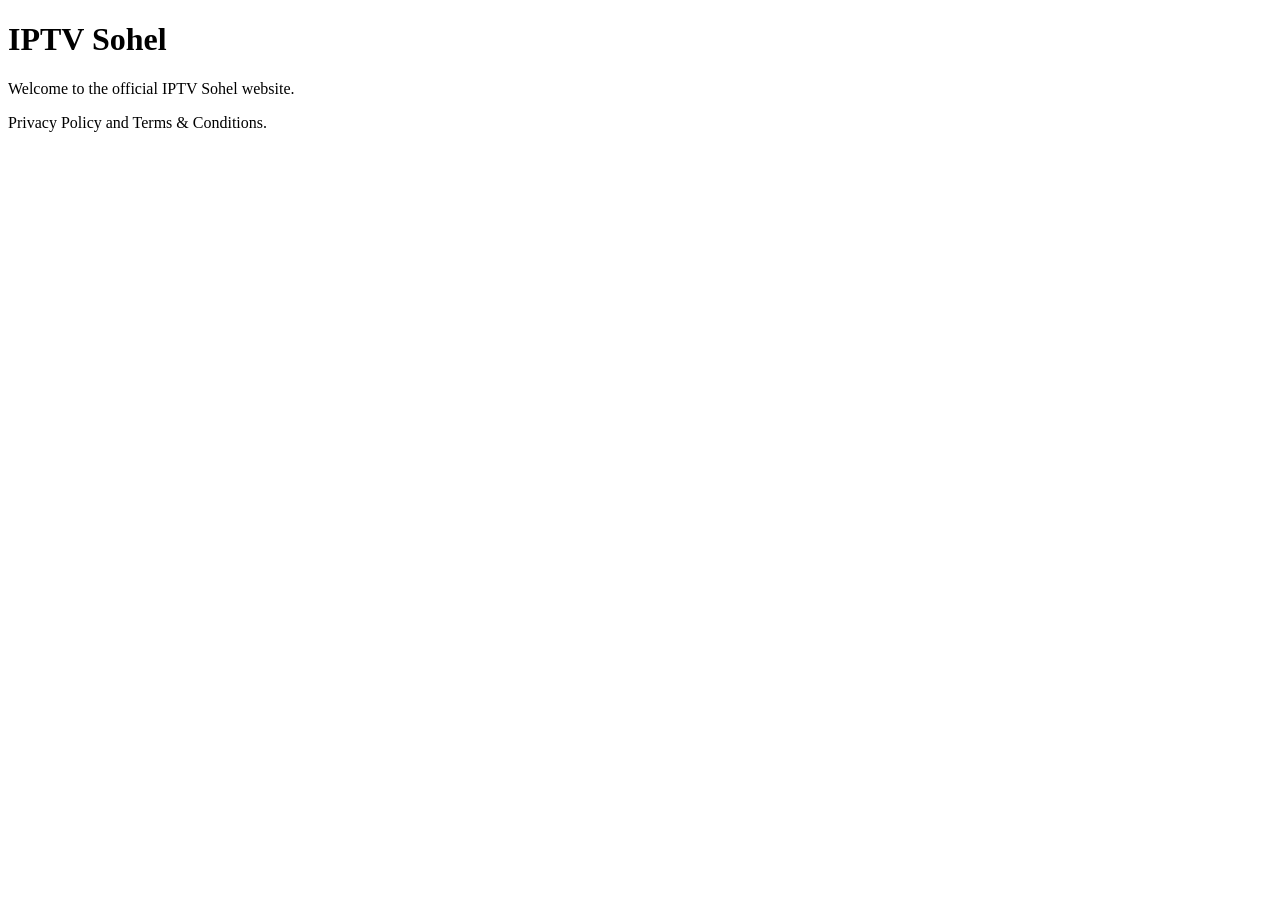
==== index.html @ 5f6c3a44 "Add initial HTML structure for IPTV Sohel website" ====
<!DOCTYPE html>
<html>
<head>
    <title>IPTV Sohel</title>
</head>
<body>
    <h1>IPTV Sohel</h1>
    <p>Welcome to the official IPTV Sohel website.</p>
    <p>Privacy Policy and Terms & Conditions.</p>
</body>
</html>
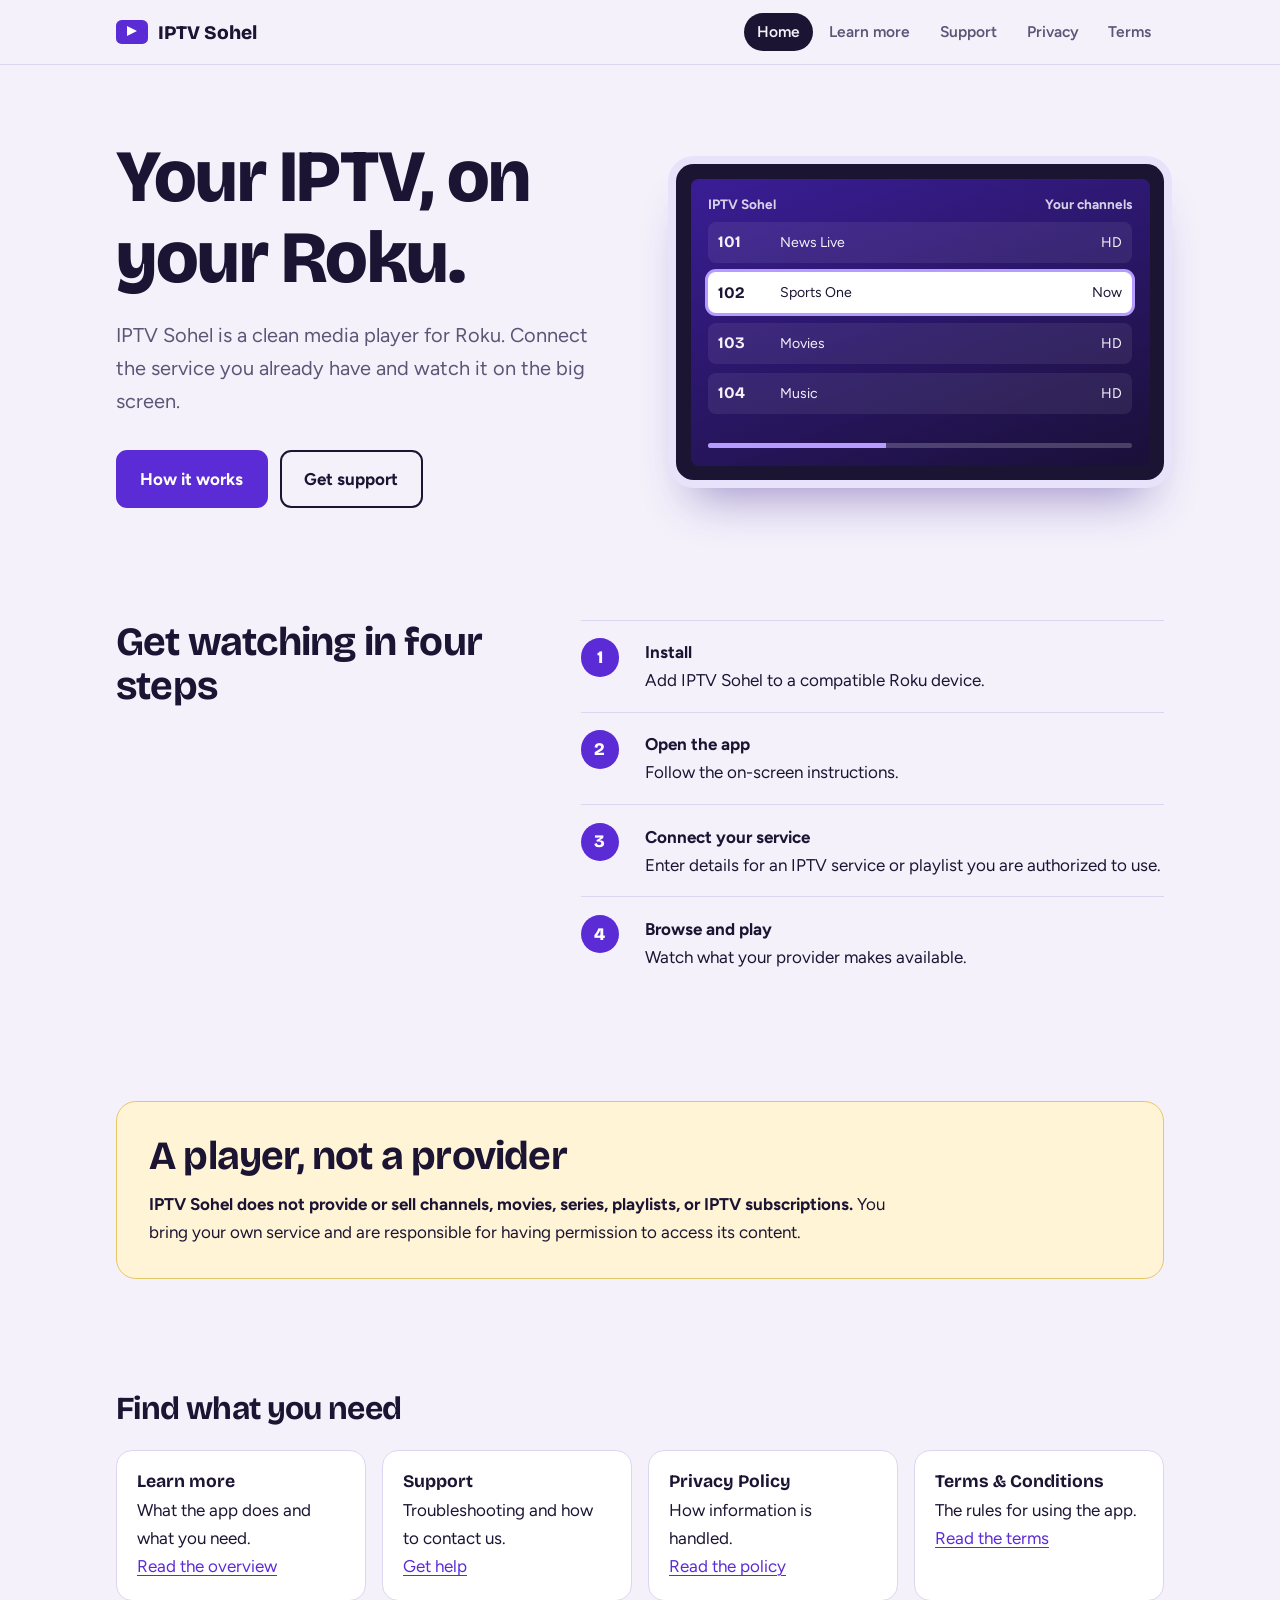
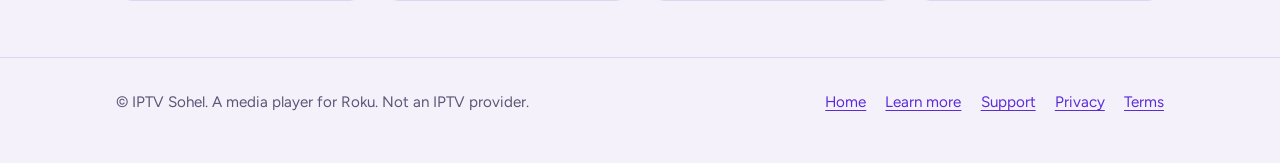
==== commit 091f9fa4: "Redesign site" ====
--- a/index.html
+++ b/index.html
@@ -1,11 +1,33 @@
 <!DOCTYPE html>
-<html>
-<head>
-    <title>IPTV Sohel</title>
-</head>
-<body>
-    <h1>IPTV Sohel</h1>
-    <p>Welcome to the official IPTV Sohel website.</p>
-    <p>Privacy Policy and Terms & Conditions.</p>
-</body>
-</html>
+<html lang="en"><head><meta charset="utf-8">
+<meta name="viewport" content="width=device-width, initial-scale=1">
+<title>IPTV Sohel | IPTV media player for Roku</title><meta name="description" content="IPTV Sohel is a media player for Roku. Connect your own IPTV service and watch on your TV.">
+<link rel="preconnect" href="https://fonts.googleapis.com"><link rel="preconnect" href="https://fonts.gstatic.com" crossorigin>
+<link href="https://fonts.googleapis.com/css2?family=Bricolage+Grotesque:opsz,wght@12..96,700;12..96,800&family=Figtree:wght@400;600;700&display=swap" rel="stylesheet">
+<link rel="stylesheet" href="style.css"></head><body>
+<header class="site"><div class="wrap"><a class="brand" href="index.html"><span class="logo"></span>IPTV Sohel</a>
+<nav aria-label="Main"><ul><li><a href="index.html" aria-current="page">Home</a></li><li><a href="learn-more.html">Learn more</a></li><li><a href="support.html">Support</a></li><li><a href="privacy-policy.html">Privacy</a></li><li><a href="terms.html">Terms</a></li></ul></nav></div></header>
+<main><section class="hero"><div class="wrap"><div>
+<h1>Your IPTV, on your Roku.</h1>
+<p class="lead">IPTV Sohel is a clean media player for Roku. Connect the service you already have and watch it on the big screen.</p>
+<div class="btns"><a class="btn primary" href="learn-more.html">How it works</a><a class="btn" href="support.html">Get support</a></div></div>
+<div class="tv" aria-hidden="true"><div class="scr"><div class="top"><span>IPTV Sohel</span><span>Your channels</span></div>
+<div class="row"><b>101</b><span>News Live</span><span>HD</span></div>
+<div class="row on"><b>102</b><span>Sports One</span><span>Now</span></div>
+<div class="row"><b>103</b><span>Movies</span><span>HD</span></div>
+<div class="row"><b>104</b><span>Music</span><span>HD</span></div>
+<div class="bar"><i></i></div></div></div></div></section>
+<section class="block"><div class="wrap split"><h2>Get watching in four steps</h2>
+<ol class="steps"><li><div><b>Install</b><br>Add IPTV Sohel to a compatible Roku device.</div></li>
+<li><div><b>Open the app</b><br>Follow the on-screen instructions.</div></li>
+<li><div><b>Connect your service</b><br>Enter details for an IPTV service or playlist you are authorized to use.</div></li>
+<li><div><b>Browse and play</b><br>Watch what your provider makes available.</div></li></ol></div></section>
+<section class="block"><div class="wrap"><div class="notice"><h2>A player, not a provider</h2>
+<p><strong>IPTV Sohel does not provide or sell channels, movies, series, playlists, or IPTV subscriptions.</strong> You bring your own service and are responsible for having permission to access its content.</p></div></div></section>
+<section class="block"><div class="wrap"><h2 style="font-size:2rem">Find what you need</h2><div class="needs">
+<div><b>Learn more</b>What the app does and what you need.<br><a href="learn-more.html">Read the overview</a></div>
+<div><b>Support</b>Troubleshooting and how to contact us.<br><a href="support.html">Get help</a></div>
+<div><b>Privacy Policy</b>How information is handled.<br><a href="privacy-policy.html">Read the policy</a></div>
+<div><b>Terms &amp; Conditions</b>The rules for using the app.<br><a href="terms.html">Read the terms</a></div></div></div></section></main>
+<footer class="site"><div class="wrap"><span>© IPTV Sohel. A media player for Roku. Not an IPTV provider.</span><ul><li><a href="index.html">Home</a></li><li><a href="learn-more.html">Learn more</a></li><li><a href="support.html">Support</a></li><li><a href="privacy-policy.html">Privacy</a></li><li><a href="terms.html">Terms</a></li></ul></div></footer>
+</body></html>
--- a/style.css
+++ b/style.css
@@ -0,0 +1,67 @@
+:root{--bg:#f4f1fb;--surface:#fff;--ink:#1c1433;--muted:#5d5575;--line:#ddd6f0;--accent:#5b2bd6;--accent-ink:#fff;--soft:#e9e2fb;--screen:#1c1433;--screen-ink:#f4f1fb;--warn:#fff4d6;--warn-line:#e6c768}
+@media(prefers-color-scheme:dark){:root{--bg:#150f27;--surface:#1f1738;--ink:#f1edfb;--muted:#b2a8cf;--line:#352b57;--accent:#9d7bff;--accent-ink:#150f27;--soft:#2a2049;--screen:#0e0a1b;--screen-ink:#f1edfb;--warn:#2d2610;--warn-line:#7a6521}}
+*{box-sizing:border-box}html{scroll-padding-top:5rem}
+body{margin:0;background:var(--bg);color:var(--ink);font:1.0625rem/1.65 "Figtree",system-ui,sans-serif;-webkit-font-smoothing:antialiased}
+h1,h2,h3{font-family:"Bricolage Grotesque","Figtree",system-ui,sans-serif;line-height:1.1;letter-spacing:-.02em;margin:0}
+a{color:var(--accent);text-underline-offset:3px}a:hover{text-decoration-thickness:2px}
+:focus-visible{outline:3px solid var(--accent);outline-offset:3px;border-radius:4px}
+.wrap{max-width:68rem;margin:0 auto;padding:0 1.25rem}
+header.site{position:sticky;top:0;z-index:5;background:color-mix(in srgb,var(--bg) 88%,transparent);backdrop-filter:blur(10px);border-bottom:1px solid var(--line)}
+header.site .wrap{display:flex;align-items:center;justify-content:space-between;gap:1rem;min-height:4rem;flex-wrap:wrap}
+.brand{display:flex;align-items:center;gap:.6rem;font:800 1.2rem "Bricolage Grotesque",sans-serif;color:var(--ink);text-decoration:none}
+.logo{width:2rem;height:1.5rem;border-radius:.35rem;background:var(--accent);position:relative}
+.logo:after{content:"";position:absolute;left:.7rem;top:.4rem;border-left:.65rem solid var(--accent-ink);border-top:.35rem solid transparent;border-bottom:.35rem solid transparent}
+nav ul{display:flex;gap:.25rem;list-style:none;margin:0;padding:0;flex-wrap:wrap}
+nav a{display:block;padding:.4rem .8rem;border-radius:2rem;color:var(--muted);text-decoration:none;font-weight:600;font-size:.97rem}
+nav a:hover{background:var(--soft);color:var(--ink)}nav a[aria-current=page]{background:var(--ink);color:var(--bg)}
+.hero{padding:4.5rem 0 3.5rem}
+.hero .wrap{display:grid;grid-template-columns:1.05fr 1fr;gap:3rem;align-items:center}
+.hero h1{font-size:clamp(2.6rem,6vw,4.6rem);font-weight:800}
+.hero p.lead{font-size:1.25rem;color:var(--muted);max-width:30rem;margin:1.25rem 0 2rem}
+.btns{display:flex;gap:.75rem;flex-wrap:wrap}
+.btn{display:inline-block;padding:.8rem 1.4rem;border-radius:.7rem;font-weight:700;text-decoration:none;border:2px solid var(--ink);color:var(--ink)}
+.btn.primary{background:var(--accent);border-color:var(--accent);color:var(--accent-ink)}
+.btn:hover{transform:translateY(-2px)}
+.tv{background:var(--screen);border-radius:1.1rem;padding:.9rem;box-shadow:0 0 0 .5rem var(--soft),0 2rem 3rem -1rem rgba(60,30,140,.45);color:var(--screen-ink)}
+.tv .scr{border-radius:.5rem;background:linear-gradient(160deg,#3a1d96,#1a1038);padding:1.1rem;aspect-ratio:16/10;display:flex;flex-direction:column;gap:.6rem}
+.tv .top{display:flex;justify-content:space-between;font:700 .85rem "Figtree";opacity:.85}
+.tv .row{display:grid;grid-template-columns:3.2rem 1fr auto;gap:.7rem;align-items:center;padding:.45rem .6rem;border-radius:.5rem;background:rgba(255,255,255,.07);font-size:.88rem}
+.tv .row b{font-family:"Bricolage Grotesque";font-size:1rem}
+.tv .row.on{background:#fff;color:#1c1433;box-shadow:0 0 0 3px #b79cff;animation:pulse 2.4s ease-in-out infinite}
+.tv .bar{height:.3rem;border-radius:1rem;background:rgba(255,255,255,.2);margin-top:auto;overflow:hidden}.tv .bar i{display:block;width:42%;height:100%;background:#b79cff}
+@keyframes pulse{50%{box-shadow:0 0 0 6px #b79cff66}}
+@media(prefers-reduced-motion:reduce){*{animation:none!important;transition:none!important}}
+section.block{padding:3.5rem 0}
+.split{display:grid;grid-template-columns:1fr 1.4fr;gap:3rem}
+.split h2,.notice h2{font-size:clamp(1.8rem,3.5vw,2.5rem)}
+.steps{list-style:none;margin:0;padding:0;counter-reset:s}
+.steps li{counter-increment:s;display:grid;grid-template-columns:3rem 1fr;gap:1rem;padding:1.1rem 0;border-top:1px solid var(--line)}
+.steps li:before{content:counter(s);width:2.4rem;height:2.4rem;border-radius:50%;background:var(--accent);color:var(--accent-ink);display:grid;place-items:center;font:800 1.1rem "Bricolage Grotesque"}
+.needs{display:grid;grid-template-columns:repeat(auto-fit,minmax(14rem,1fr));gap:1rem;margin-top:1.5rem}
+.needs div{background:var(--surface);border:1px solid var(--line);border-radius:1rem;padding:1.25rem}
+.needs b{display:block;font:700 1.1rem "Bricolage Grotesque";margin-bottom:.25rem}
+.notice{background:var(--warn);border:1px solid var(--warn-line);border-radius:1.25rem;padding:2rem}
+.notice p{max-width:46rem;margin:.75rem 0 0}
+.page-head{padding:3.5rem 0 2rem;border-bottom:1px solid var(--line)}
+.page-head h1{font-size:clamp(2.2rem,5vw,3.6rem);font-weight:800}
+.page-head p{color:var(--muted);margin:.75rem 0 0;font-size:1.15rem}
+.doc{display:grid;grid-template-columns:15rem minmax(0,40rem);gap:4rem;padding:2.5rem 0 4rem;justify-content:center}
+.toc{position:sticky;top:5.5rem;align-self:start;font-size:.95rem;max-height:calc(100vh - 7rem);overflow:auto}
+.toc ol{margin:0;padding:0;list-style:none;border-left:2px solid var(--line)}
+.toc a{display:block;padding:.3rem .9rem;color:var(--muted);text-decoration:none}.toc a:hover{color:var(--accent)}
+.doc article h2{font-size:1.5rem;margin:2.5rem 0 .6rem}.doc article h2:first-child{margin-top:0}
+.doc article p{margin:.6rem 0}
+.callout{background:var(--soft);border-left:4px solid var(--accent);padding:.9rem 1.1rem;border-radius:.5rem;margin:1.2rem 0}
+.cards{display:grid;gap:1rem;padding:2.5rem 0}
+.cards details{background:var(--surface);border:1px solid var(--line);border-radius:1rem;padding:1rem 1.25rem}
+.cards summary{cursor:pointer;font:700 1.15rem "Bricolage Grotesque";list-style:none;display:flex;justify-content:space-between;gap:1rem}
+.cards summary:after{content:"+";font-size:1.5rem;line-height:1;color:var(--accent)}
+.cards details[open] summary:after{content:"–"}
+.cards details p{margin:.7rem 0 0;color:var(--muted)}
+.contact{background:var(--ink);color:var(--bg);border-radius:1.25rem;padding:2rem;margin-bottom:4rem}
+.contact h2{font-size:1.8rem}.contact p{max-width:38rem;opacity:.85}
+.contact a.mail{display:inline-block;margin:.5rem 0 1rem;font:800 clamp(1.2rem,3vw,1.8rem) "Bricolage Grotesque";color:var(--bg)}
+footer.site{border-top:1px solid var(--line);padding:2rem 0 3rem;color:var(--muted);font-size:.95rem}
+footer.site .wrap{display:flex;justify-content:space-between;gap:1rem;flex-wrap:wrap}
+footer.site ul{display:flex;gap:1.2rem;list-style:none;margin:0;padding:0;flex-wrap:wrap}
+@media(max-width:52rem){.hero .wrap,.split{grid-template-columns:1fr;gap:2rem}.doc{grid-template-columns:1fr}.toc{display:none}.hero{padding-top:2.5rem}}
